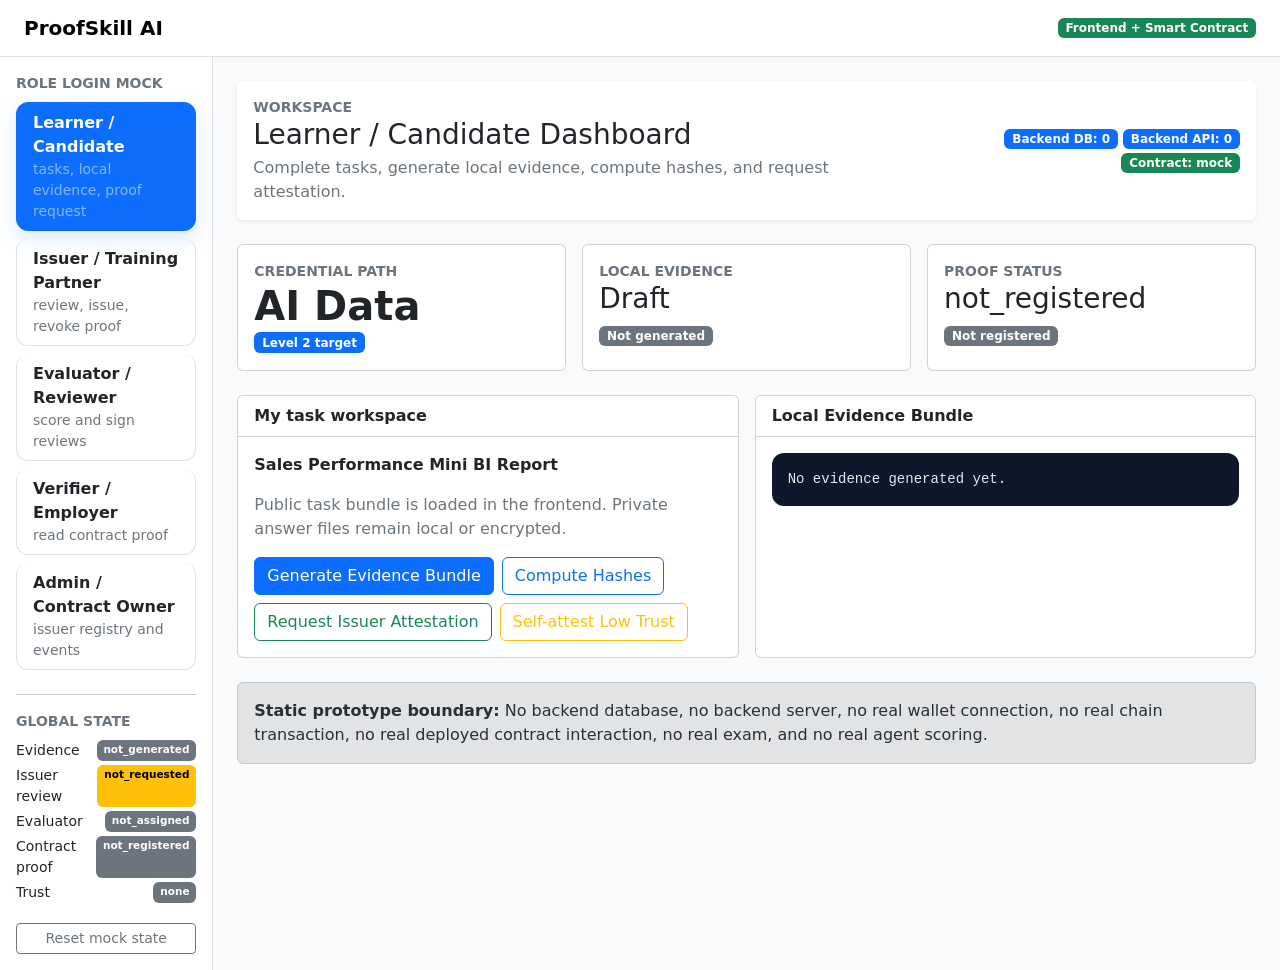
==== docs/prototypes/v8-app/index.html @ 2e2afedb "Add Bootstrap toast container to v8 app" ====
<!doctype html>
<html lang="en">
<head>
  <meta charset="utf-8">
  <meta name="viewport" content="width=device-width, initial-scale=1">
  <title>ProofSkill AI — Role Platform</title>
  <link href="https://cdn.jsdelivr.net/npm/bootstrap@5.3.3/dist/css/bootstrap.min.css" rel="stylesheet">
  <link href="./app.css" rel="stylesheet">
</head>
<body>
  <nav class="navbar navbar-expand-lg bg-white border-bottom sticky-top">
    <div class="container-fluid px-4">
      <a class="navbar-brand fw-bold" href="#">ProofSkill AI</a>
      <span class="badge text-bg-success">Frontend + Smart Contract</span>
    </div>
  </nav>

  <div class="container-fluid">
    <div class="row min-vh-100">
      <aside class="col-12 col-lg-3 col-xl-2 bg-white border-end p-3">
        <div class="d-lg-none mb-3">
          <label class="form-label small text-uppercase text-secondary fw-bold">Role</label>
          <select id="mobileRoleSelect" class="form-select">
            <option value="learner">Learner / Candidate</option>
            <option value="issuer">Issuer / Training Partner</option>
            <option value="evaluator">Evaluator / Reviewer</option>
            <option value="verifier">Verifier / Employer</option>
            <option value="admin">Admin / Contract Owner</option>
          </select>
        </div>

        <div class="d-none d-lg-block">
          <div class="small text-uppercase text-secondary fw-bold mb-2">Role login mock</div>
          <div id="roleNav" class="list-group role-nav"></div>
        </div>

        <hr>
        <div class="small text-uppercase text-secondary fw-bold mb-2">Global state</div>
        <div id="globalState" class="small"></div>
        <button id="resetStateBtn" class="btn btn-sm btn-outline-secondary mt-3 w-100">Reset mock state</button>
      </aside>

      <main class="col-12 col-lg-9 col-xl-10 p-4">
        <div class="card shadow-sm border-0 mb-4">
          <div class="card-body d-flex flex-column flex-md-row justify-content-between gap-3 align-items-md-center">
            <div>
              <div class="small text-uppercase text-secondary fw-bold">Workspace</div>
              <h1 id="workspaceTitle" class="h3 mb-1">Learner Dashboard</h1>
              <p id="workspaceSubtitle" class="text-secondary mb-0">Generate local evidence and request attestation.</p>
            </div>
            <div class="text-md-end">
              <span class="badge text-bg-primary">Backend DB: 0</span>
              <span class="badge text-bg-primary">Backend API: 0</span>
              <span class="badge text-bg-success">Contract: mock</span>
            </div>
          </div>
        </div>

        <div id="workspace"></div>

        <div class="alert alert-secondary mt-4 mb-0">
          <strong>Static prototype boundary:</strong> No backend database, no backend server, no real wallet connection, no real chain transaction, no real deployed contract interaction, no real exam, and no real agent scoring.
        </div>
      </main>
    </div>
  </div>

  <div class="toast-container position-fixed top-0 end-0 p-3" id="toastContainer"></div>

  <script src="https://cdn.jsdelivr.net/npm/bootstrap@5.3.3/dist/js/bootstrap.bundle.min.js"></script>
  <script src="./contract-abi.js"></script>
  <script src="./mock-state.js"></script>
  <script src="./roles/learner.js"></script>
  <script src="./roles/issuer.js"></script>
  <script src="./roles/evaluator.js"></script>
  <script src="./roles/verifier.js"></script>
  <script src="./roles/admin.js"></script>
  <script src="./app.js"></script>
</body>
</html>
---- docs/prototypes/v8-app/app.css ----
:root {
  --ps-bg: #f8fafc;
  --ps-code-bg: #0f172a;
}

body {
  background: var(--ps-bg);
}

.role-nav .list-group-item {
  border-radius: 0.75rem;
  margin-bottom: 0.5rem;
}

.role-nav .list-group-item.active {
  box-shadow: 0 0.5rem 1.25rem rgba(13, 110, 253, 0.14);
}

.code-block {
  background: var(--ps-code-bg);
  color: #dbeafe;
  border-radius: 0.75rem;
  padding: 1rem;
  overflow: auto;
  font-size: 0.875rem;
}

.activity-log {
  max-height: 18rem;
  overflow: auto;
}

.activity-log-item {
  border-bottom: 1px dashed #dee2e6;
  padding: 0.5rem 0;
}

.stat-card .display-6 {
  font-weight: 800;
}
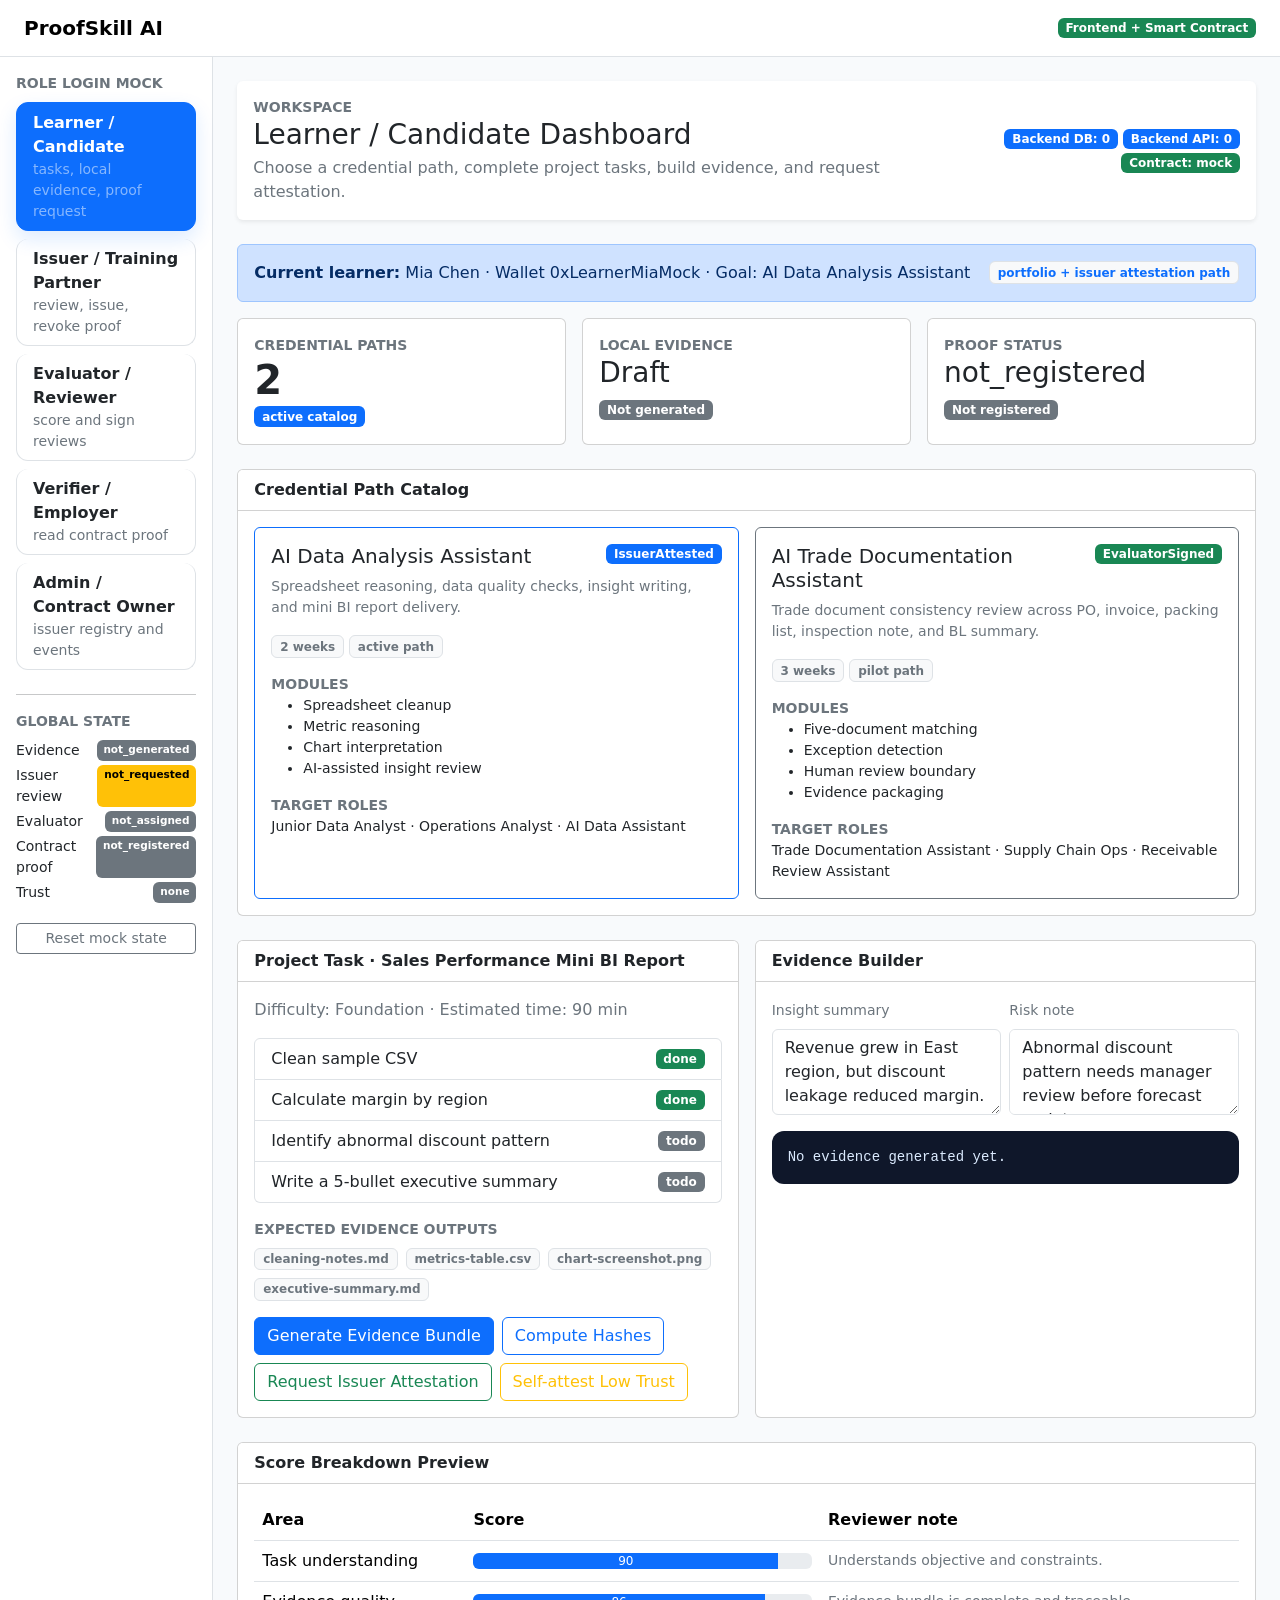
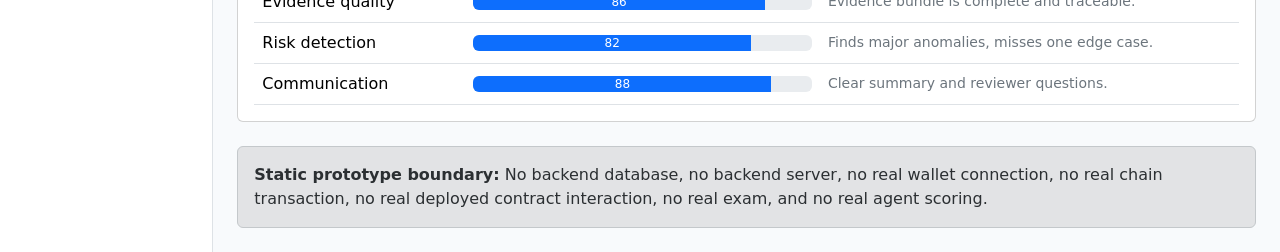
==== commit 25da876a: "Fix v8 app asset paths for Vercel clean URL" ====
--- a/docs/prototypes/v8-app/index.html
+++ b/docs/prototypes/v8-app/index.html
@@ -5,7 +5,7 @@
   <meta name="viewport" content="width=device-width, initial-scale=1">
   <title>ProofSkill AI — Role Platform</title>
   <link href="https://cdn.jsdelivr.net/npm/bootstrap@5.3.3/dist/css/bootstrap.min.css" rel="stylesheet">
-  <link href="./app.css" rel="stylesheet">
+  <link href="/docs/prototypes/v8-app/app.css" rel="stylesheet">
 </head>
 <body>
   <nav class="navbar navbar-expand-lg bg-white border-bottom sticky-top">
@@ -68,13 +68,14 @@
   <div class="toast-container position-fixed top-0 end-0 p-3" id="toastContainer"></div>
 
   <script src="https://cdn.jsdelivr.net/npm/bootstrap@5.3.3/dist/js/bootstrap.bundle.min.js"></script>
-  <script src="./contract-abi.js"></script>
-  <script src="./mock-state.js"></script>
-  <script src="./roles/learner.js"></script>
-  <script src="./roles/issuer.js"></script>
-  <script src="./roles/evaluator.js"></script>
-  <script src="./roles/verifier.js"></script>
-  <script src="./roles/admin.js"></script>
-  <script src="./app.js"></script>
+  <script src="/docs/prototypes/v8-app/contract-abi.js"></script>
+  <script src="/docs/prototypes/v8-app/mock-data.js"></script>
+  <script src="/docs/prototypes/v8-app/mock-state.js"></script>
+  <script src="/docs/prototypes/v8-app/roles/learner.js"></script>
+  <script src="/docs/prototypes/v8-app/roles/issuer.js"></script>
+  <script src="/docs/prototypes/v8-app/roles/evaluator.js"></script>
+  <script src="/docs/prototypes/v8-app/roles/verifier.js"></script>
+  <script src="/docs/prototypes/v8-app/roles/admin.js"></script>
+  <script src="/docs/prototypes/v8-app/app.js"></script>
 </body>
 </html>
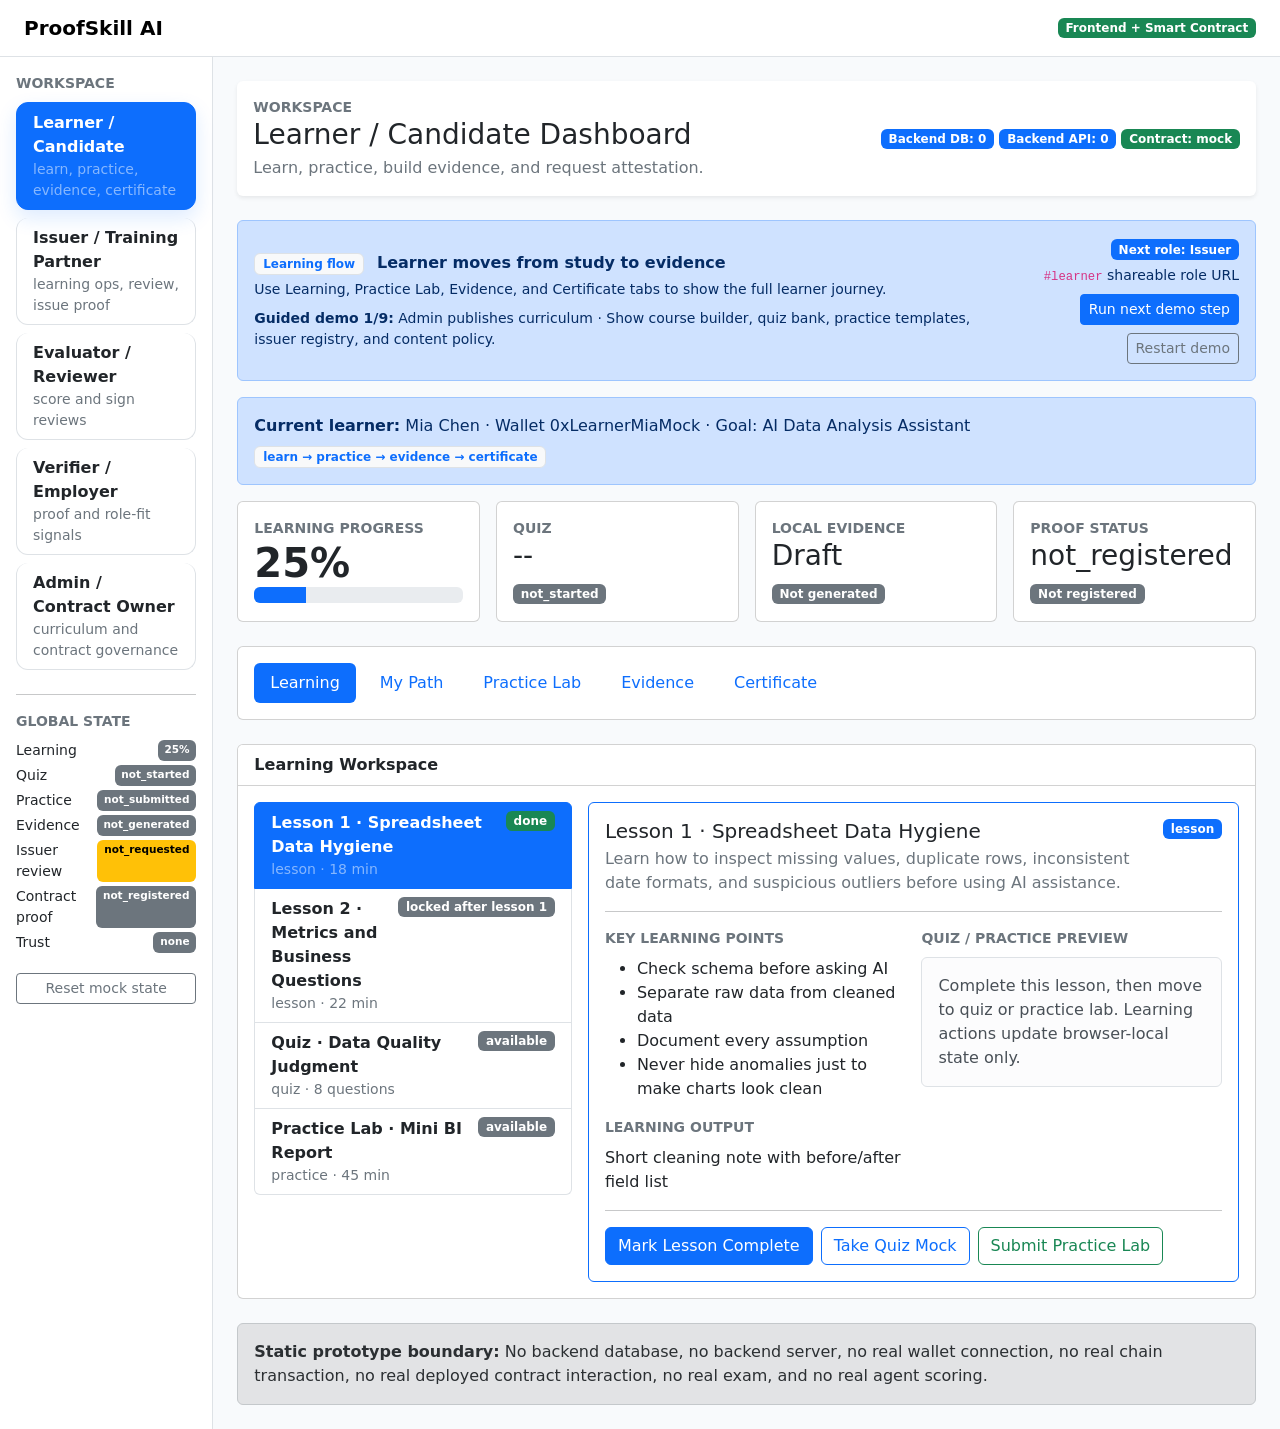
==== commit 3e6fbe2d: "Load overview role module" ====
--- a/docs/prototypes/v8-app/index.html
+++ b/docs/prototypes/v8-app/index.html
@@ -10,7 +10,7 @@
 <body>
   <nav class="navbar navbar-expand-lg bg-white border-bottom sticky-top">
     <div class="container-fluid px-4">
-      <a class="navbar-brand fw-bold" href="#">ProofSkill AI</a>
+      <a class="navbar-brand fw-bold" href="#overview">ProofSkill AI</a>
       <span class="badge text-bg-success">Frontend + Smart Contract</span>
     </div>
   </nav>
@@ -21,6 +21,7 @@
         <div class="d-lg-none mb-3">
           <label class="form-label small text-uppercase text-secondary fw-bold">Role</label>
           <select id="mobileRoleSelect" class="form-select">
+            <option value="overview">Overview</option>
             <option value="learner">Learner / Candidate</option>
             <option value="issuer">Issuer / Training Partner</option>
             <option value="evaluator">Evaluator / Reviewer</option>
@@ -30,7 +31,7 @@
         </div>
 
         <div class="d-none d-lg-block">
-          <div class="small text-uppercase text-secondary fw-bold mb-2">Role login mock</div>
+          <div class="small text-uppercase text-secondary fw-bold mb-2">Workspace</div>
           <div id="roleNav" class="list-group role-nav"></div>
         </div>
 
@@ -45,8 +46,8 @@
           <div class="card-body d-flex flex-column flex-md-row justify-content-between gap-3 align-items-md-center">
             <div>
               <div class="small text-uppercase text-secondary fw-bold">Workspace</div>
-              <h1 id="workspaceTitle" class="h3 mb-1">Learner Dashboard</h1>
-              <p id="workspaceSubtitle" class="text-secondary mb-0">Generate local evidence and request attestation.</p>
+              <h1 id="workspaceTitle" class="h3 mb-1">Platform Overview</h1>
+              <p id="workspaceSubtitle" class="text-secondary mb-0">Learning, evidence, attestation, and verification.</p>
             </div>
             <div class="text-md-end">
               <span class="badge text-bg-primary">Backend DB: 0</span>
@@ -71,6 +72,7 @@
   <script src="/docs/prototypes/v8-app/contract-abi.js"></script>
   <script src="/docs/prototypes/v8-app/mock-data.js"></script>
   <script src="/docs/prototypes/v8-app/mock-state.js"></script>
+  <script src="/docs/prototypes/v8-app/roles/overview.js"></script>
   <script src="/docs/prototypes/v8-app/roles/learner.js"></script>
   <script src="/docs/prototypes/v8-app/roles/issuer.js"></script>
   <script src="/docs/prototypes/v8-app/roles/evaluator.js"></script>
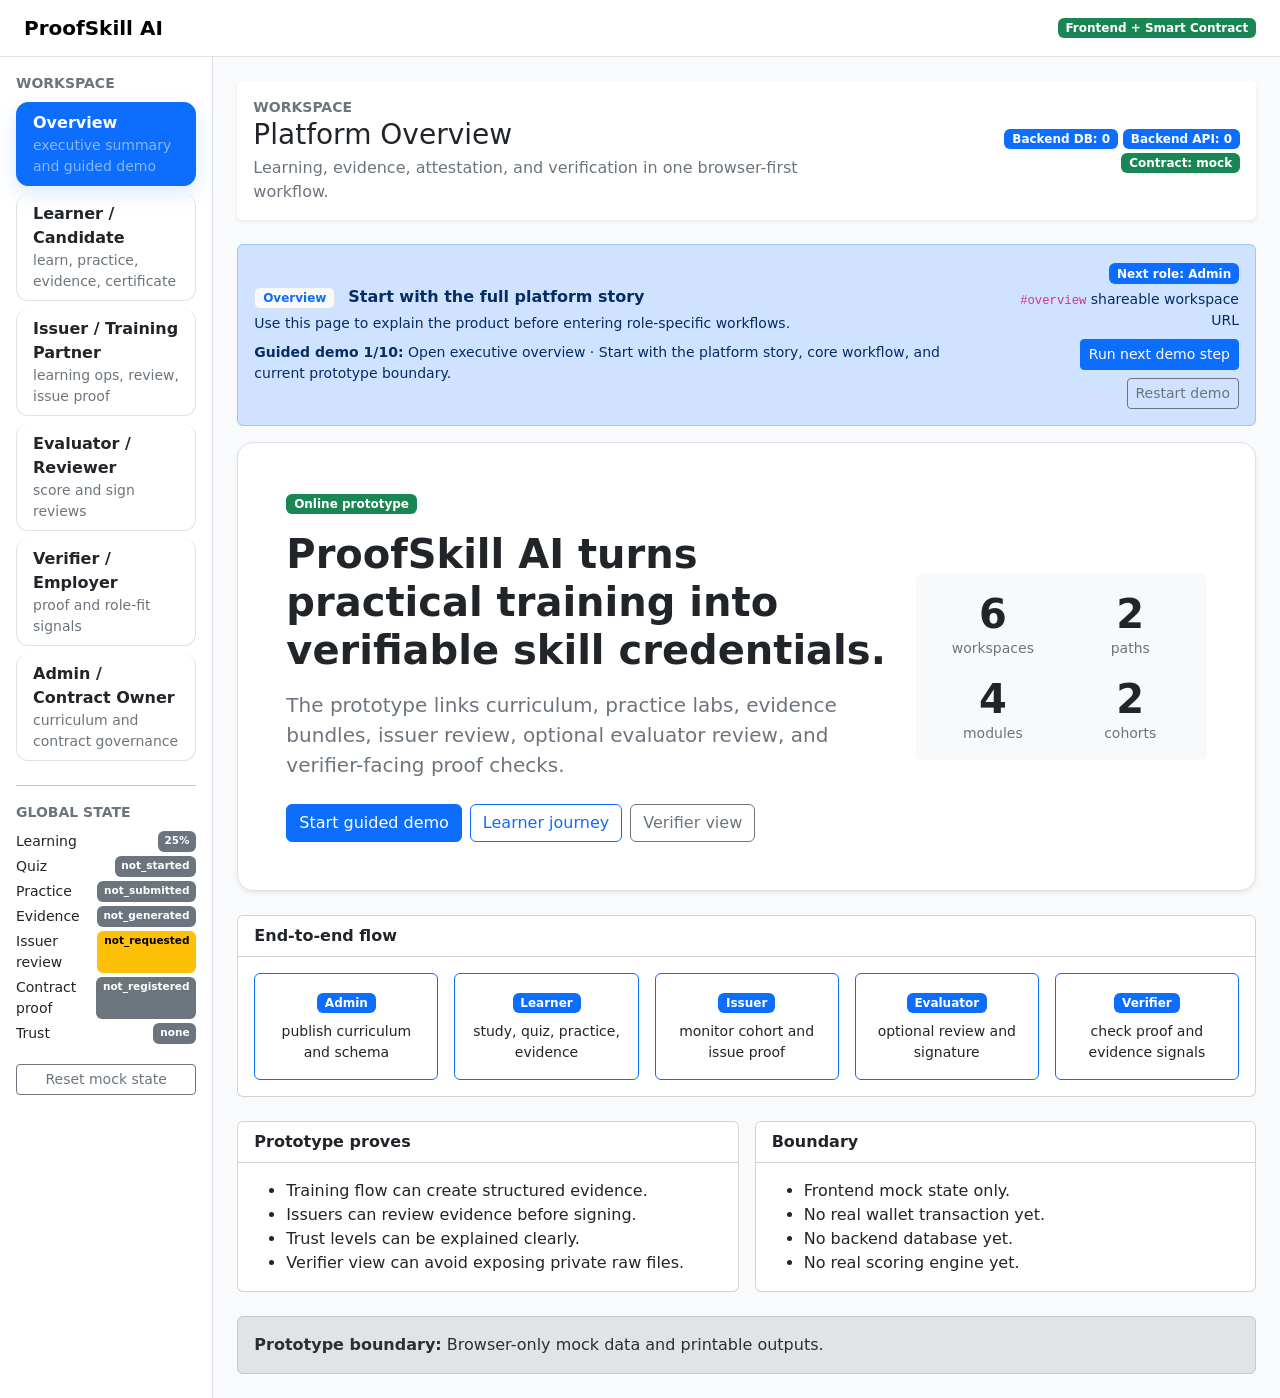
==== commit 2d1f5963: "Load export utilities" ====
--- a/docs/prototypes/v8-app/index.html
+++ b/docs/prototypes/v8-app/index.html
@@ -60,7 +60,7 @@
         <div id="workspace"></div>
 
         <div class="alert alert-secondary mt-4 mb-0">
-          <strong>Static prototype boundary:</strong> No backend database, no backend server, no real wallet connection, no real chain transaction, no real deployed contract interaction, no real exam, and no real agent scoring.
+          <strong>Prototype boundary:</strong> Browser-only mock data and printable outputs.
         </div>
       </main>
     </div>
@@ -72,6 +72,7 @@
   <script src="/docs/prototypes/v8-app/contract-abi.js"></script>
   <script src="/docs/prototypes/v8-app/mock-data.js"></script>
   <script src="/docs/prototypes/v8-app/mock-state.js"></script>
+  <script src="/docs/prototypes/v8-app/export-utils.js"></script>
   <script src="/docs/prototypes/v8-app/roles/overview.js"></script>
   <script src="/docs/prototypes/v8-app/roles/learner.js"></script>
   <script src="/docs/prototypes/v8-app/roles/issuer.js"></script>
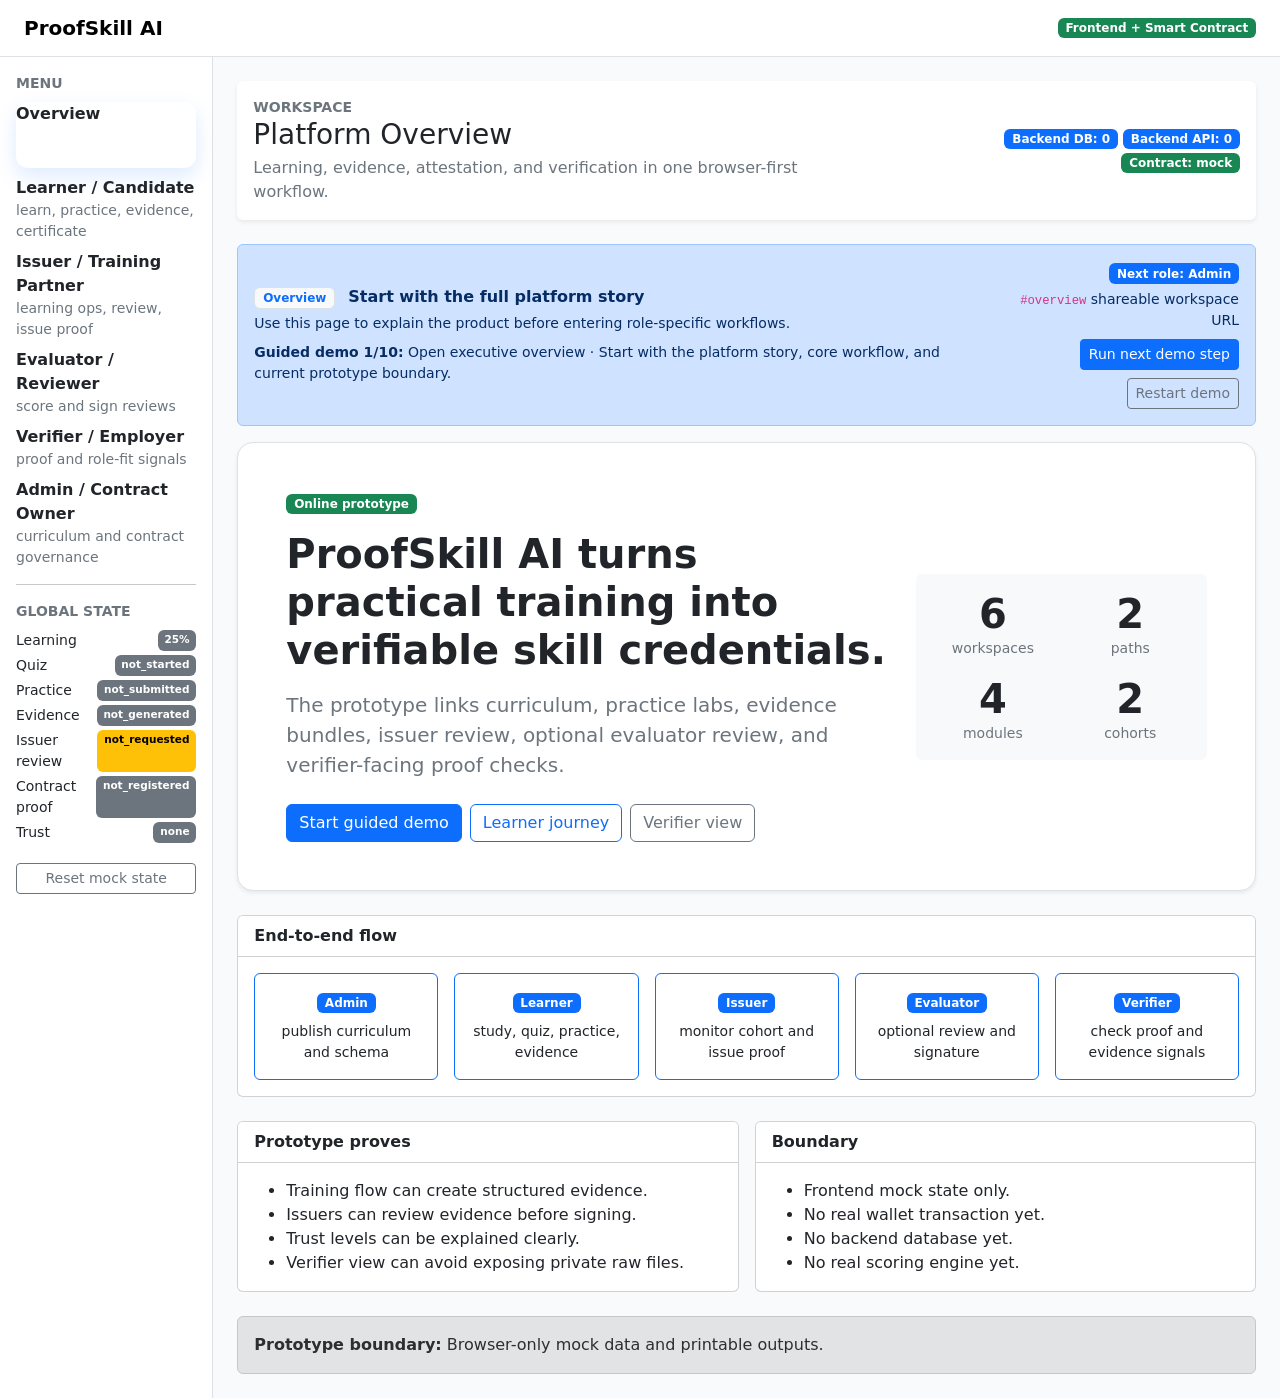
==== commit 15d1eb9a: "Load hierarchical menu config" ====
--- a/docs/prototypes/v8-app/index.html
+++ b/docs/prototypes/v8-app/index.html
@@ -19,20 +19,20 @@
     <div class="row min-vh-100">
       <aside class="col-12 col-lg-3 col-xl-2 bg-white border-end p-3">
         <div class="d-lg-none mb-3">
-          <label class="form-label small text-uppercase text-secondary fw-bold">Role</label>
+          <label class="form-label small text-uppercase text-secondary fw-bold">Workspace</label>
           <select id="mobileRoleSelect" class="form-select">
             <option value="overview">Overview</option>
             <option value="learner">Learner / Candidate</option>
             <option value="issuer">Issuer / Training Partner</option>
             <option value="evaluator">Evaluator / Reviewer</option>
-            <option value="verifier">Verifier / Employer</option>
+            <option value="verifier">Verifier / Organization</option>
             <option value="admin">Admin / Contract Owner</option>
           </select>
         </div>
 
         <div class="d-none d-lg-block">
-          <div class="small text-uppercase text-secondary fw-bold mb-2">Workspace</div>
-          <div id="roleNav" class="list-group role-nav"></div>
+          <div class="small text-uppercase text-secondary fw-bold mb-2">Menu</div>
+          <div id="roleNav" class="role-nav"></div>
         </div>
 
         <hr>
@@ -72,6 +72,7 @@
   <script src="/docs/prototypes/v8-app/contract-abi.js"></script>
   <script src="/docs/prototypes/v8-app/mock-data.js"></script>
   <script src="/docs/prototypes/v8-app/mock-state.js"></script>
+  <script src="/docs/prototypes/v8-app/menu-config.js"></script>
   <script src="/docs/prototypes/v8-app/export-utils.js"></script>
   <script src="/docs/prototypes/v8-app/roles/overview.js"></script>
   <script src="/docs/prototypes/v8-app/roles/learner.js"></script>
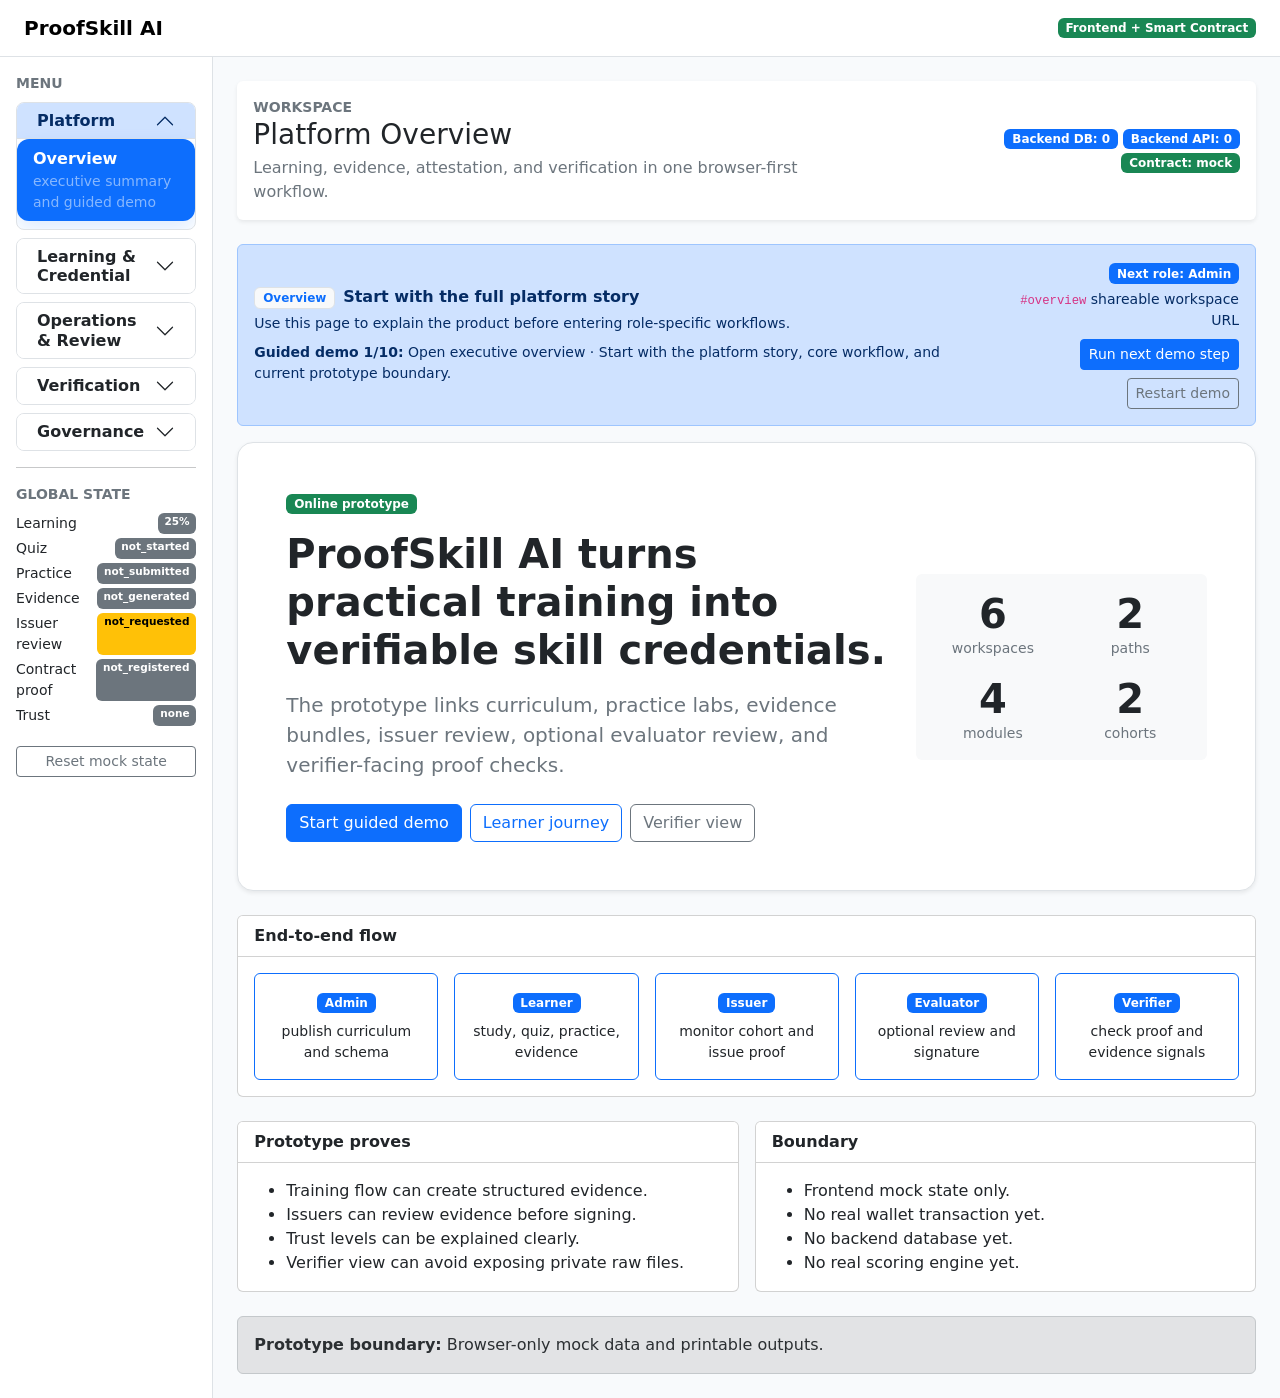
==== commit 0a47ad13: "Load smoke test utility" ====
--- a/docs/prototypes/v8-app/index.html
+++ b/docs/prototypes/v8-app/index.html
@@ -74,6 +74,7 @@
   <script src="/docs/prototypes/v8-app/mock-state.js"></script>
   <script src="/docs/prototypes/v8-app/menu-config.js"></script>
   <script src="/docs/prototypes/v8-app/export-utils.js"></script>
+  <script src="/docs/prototypes/v8-app/smoke-test.js"></script>
   <script src="/docs/prototypes/v8-app/roles/overview.js"></script>
   <script src="/docs/prototypes/v8-app/roles/learner.js"></script>
   <script src="/docs/prototypes/v8-app/roles/issuer.js"></script>
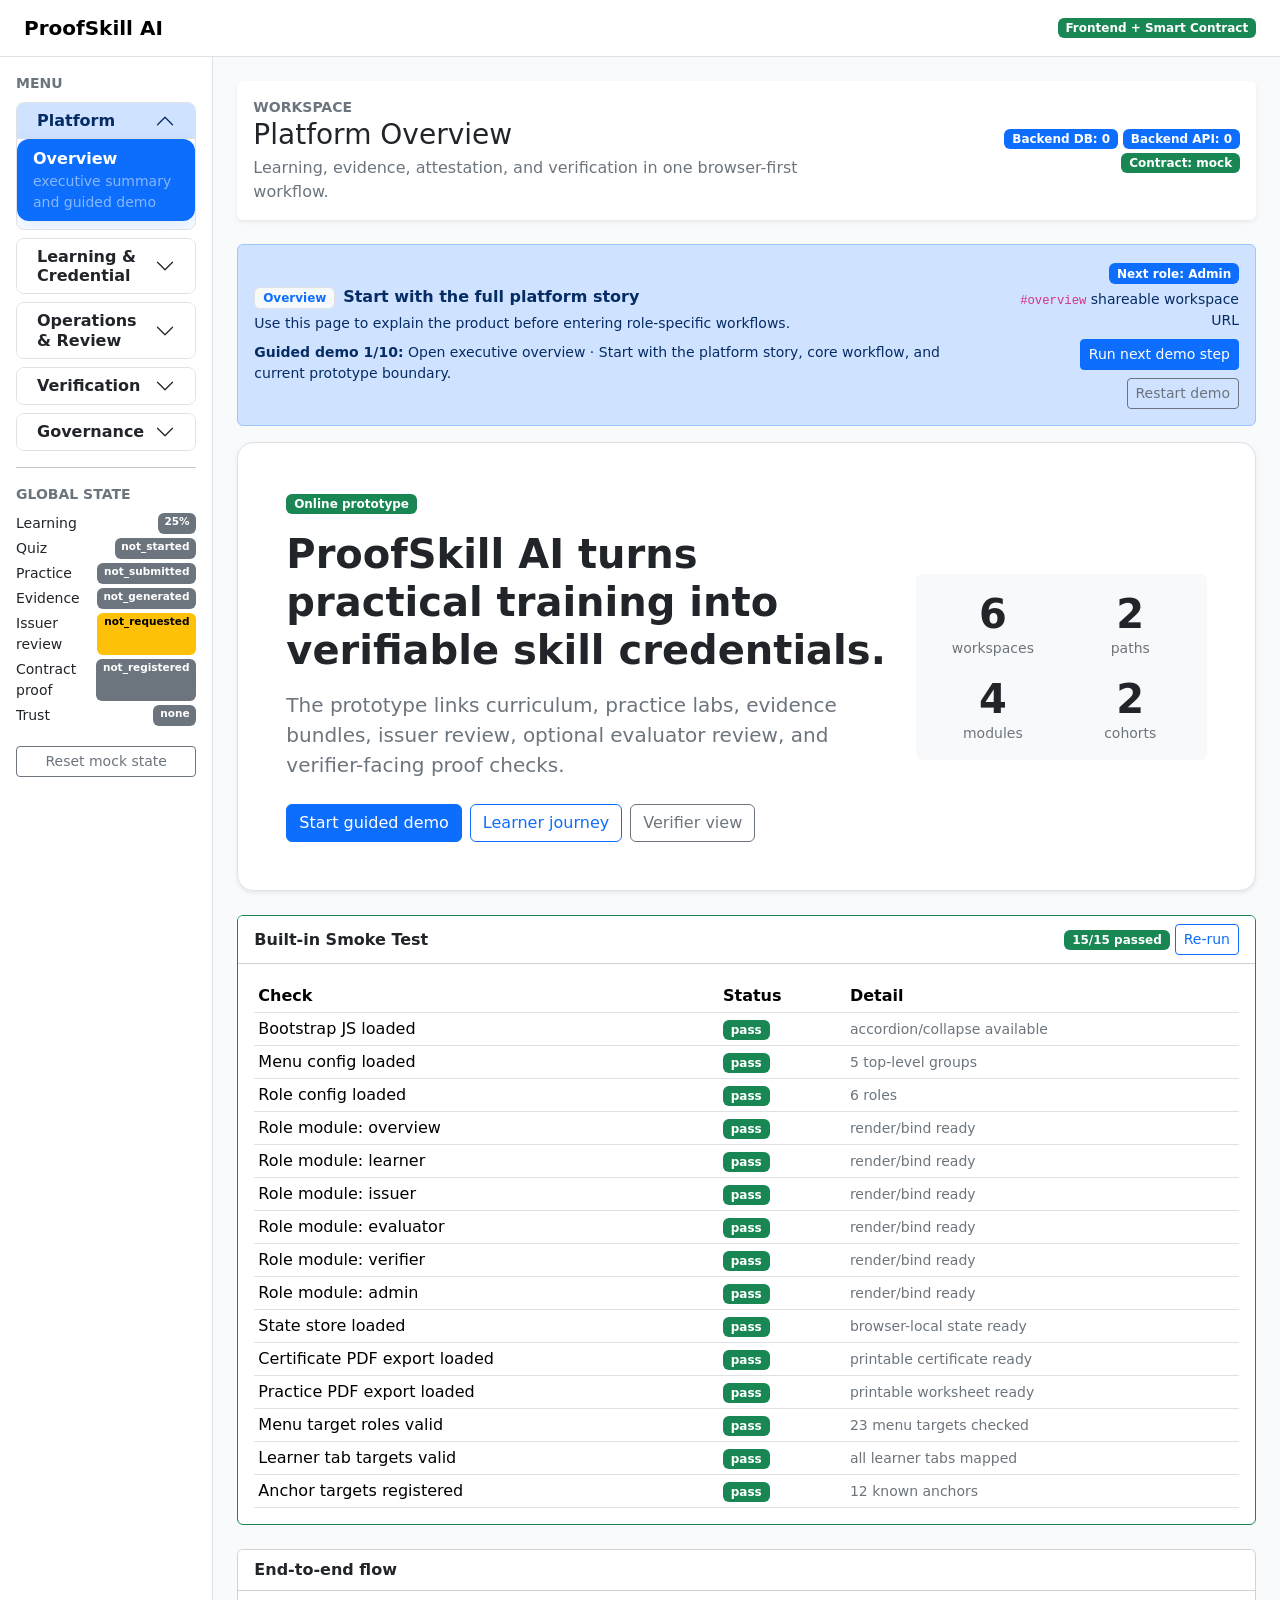
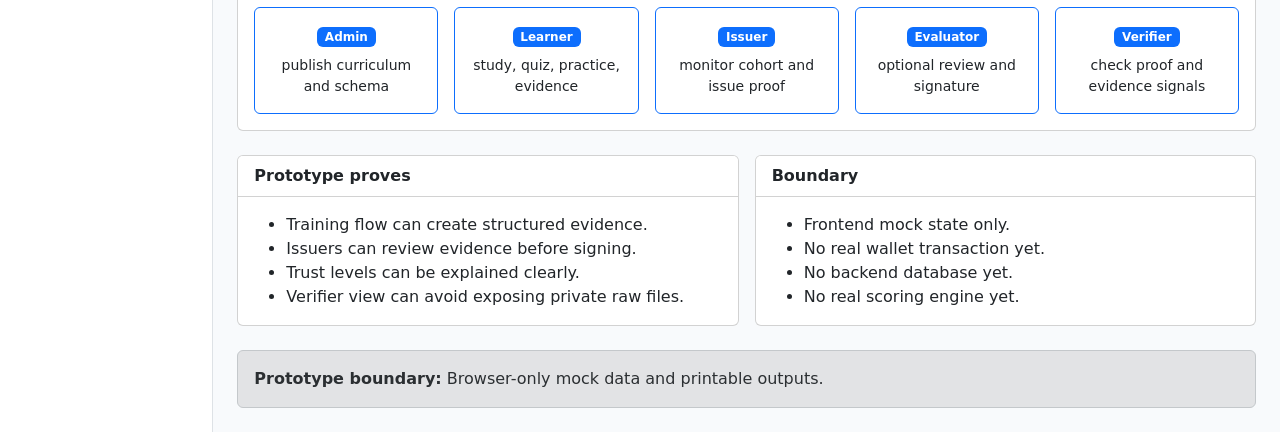
==== commit f811b15f: "Load demo route pack" ====
--- a/docs/prototypes/v8-app/index.html
+++ b/docs/prototypes/v8-app/index.html
@@ -75,6 +75,7 @@
   <script src="/docs/prototypes/v8-app/menu-config.js"></script>
   <script src="/docs/prototypes/v8-app/export-utils.js"></script>
   <script src="/docs/prototypes/v8-app/smoke-test.js"></script>
+  <script src="/docs/prototypes/v8-app/demo-routes.js"></script>
   <script src="/docs/prototypes/v8-app/roles/overview.js"></script>
   <script src="/docs/prototypes/v8-app/roles/learner.js"></script>
   <script src="/docs/prototypes/v8-app/roles/issuer.js"></script>
